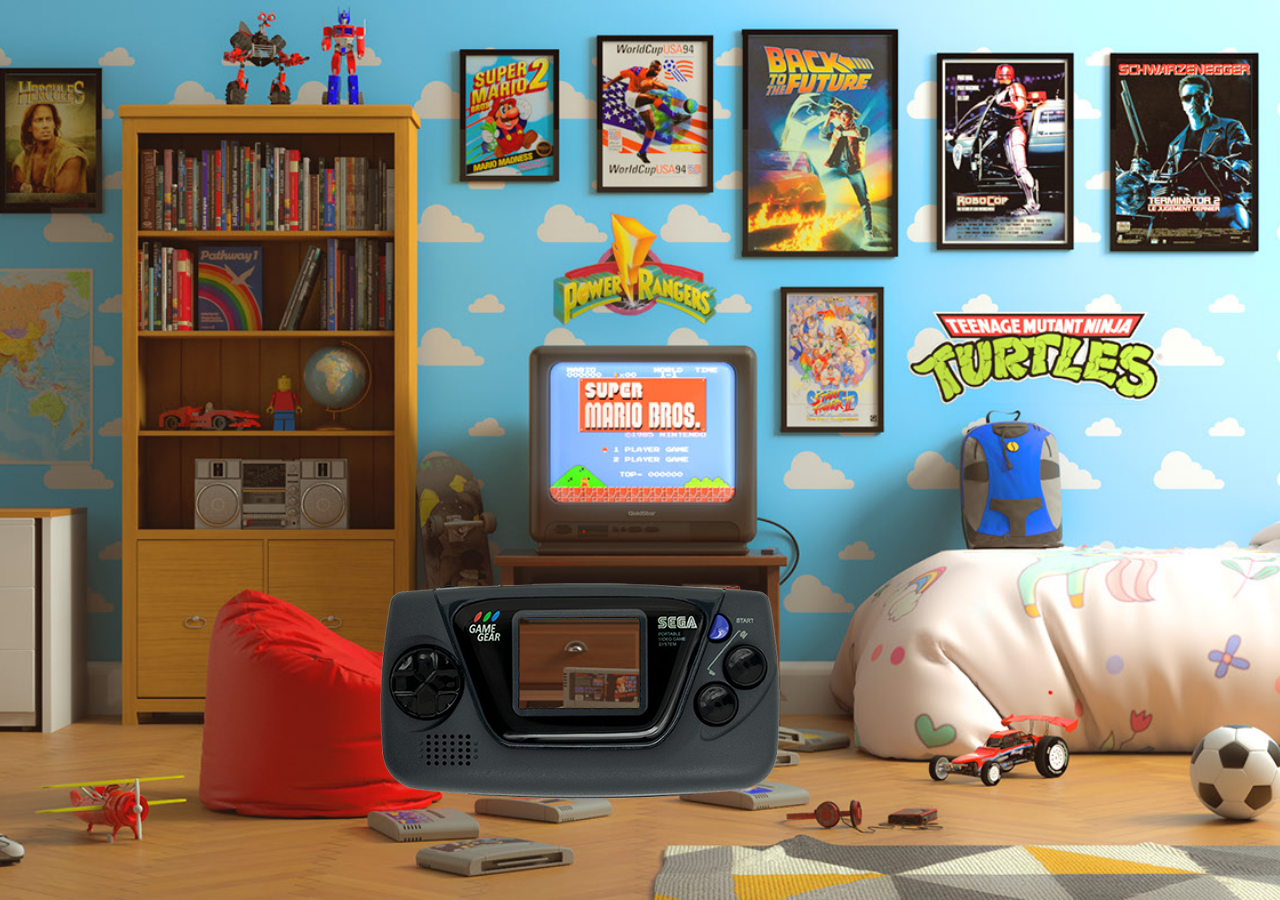
==== index.html @ 65df96f7 "Dando inicio ao projeto do Sonic" ====
<!DOCTYPE html>
<html lang="pt-br">
<head>
    <meta charset="UTF-8">
    <meta name="viewport" content="width=device-width, initial-scale=1.0">
    <title>Projeto Sonic</title>
    <link rel="stylesheet" href="style.css">
</head>
<body>
<main>

<section id="console" name="videogame">
<iframe src="imagens/iframe-game-gear1.png" width="520" height="270" frameborder="0">O seu navegador não é compatível com isso</iframe>
</section>

<section id="personagens" name="">

</section>
</main>


    
</body>
</html>
---- style.css ----
@charset "UTF-8";

*{
    padding: 0px;
    margin: 0px;
}

html, body{
    width: 100vw;
    height: 100vh;
}

body{
    background-image: url(imagens/fundo.jpg);
    background-size: cover;
    background-repeat: no-repeat;
    background-position: center;
    
}




section#console {
    position: absolute;
    top: 80%;
    left: 50%;
    transform: translate(-50%, -50%);
    max-width: 550px;

    
   
}
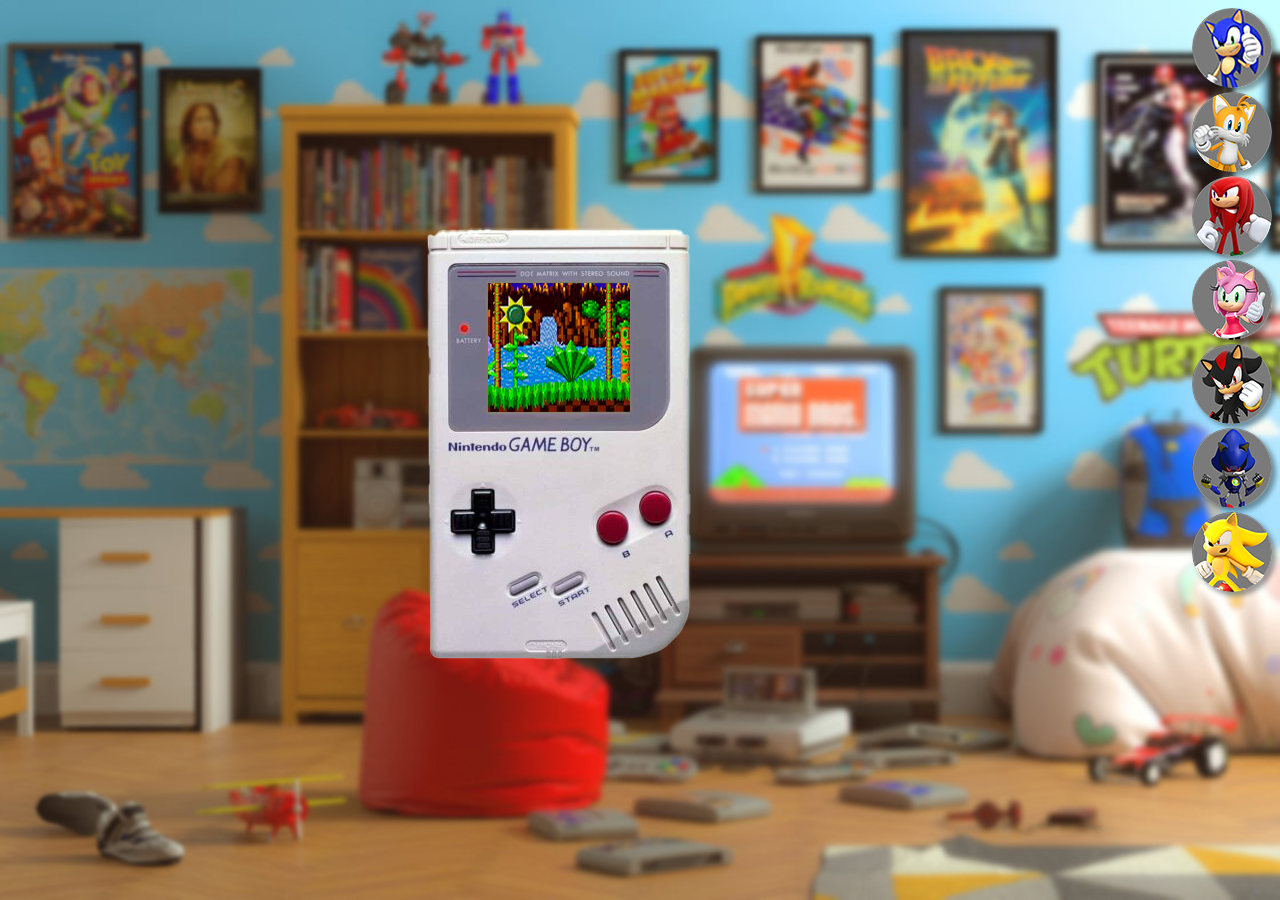
==== commit 425ca5ae: "Editado os arquivos e adicionados no código" ====
--- a/index.html
+++ b/index.html
@@ -1,24 +1,37 @@
 <!DOCTYPE html>
 <html lang="pt-br">
+
 <head>
     <meta charset="UTF-8">
     <meta name="viewport" content="width=device-width, initial-scale=1.0">
     <title>Projeto Sonic</title>
     <link rel="stylesheet" href="style.css">
+    <link rel="shortcut icon" href="imagens/favicon.ico" type="image/x-icon">
+
 </head>
+
 <body>
-<main>
+    <main>
 
-<section id="console" name="videogame">
-<iframe src="imagens/iframe-game-gear1.png" width="520" height="270" frameborder="0">O seu navegador não é compatível com isso</iframe>
-</section>
+        <section id="console" name="videogame">
+            <iframe src="imagens/game-boy.png" width="300px" height="450px" frameborder="0">O seu navegador não é
+                compatível com isso</iframe>
+        </section>
 
-<section id="personagens" name="">
+        <section id="personagens">
+            <a href="#" name="videogame"><img src="imagens/personagem-sonic1.png" alt="Sonic"></a><br>
+            <a href="#"><img src="imagens/personagem-tails1.png" alt="Tails"></a><br>
+            <a href="#"><img src="imagens/personagem-knuckles1.png" alt="Knuckles"></a><br>
+            <a href="#"><img src="imagens/personagem-amy-rose1.png" alt="Amy Rose"></a><br>
+            <a href="#"><img src="imagens/personagem-shadow1.png" alt="Shadow"></a><br>
+            <a href="#"><img src="imagens/personagem-metal-sonic1.png" alt="Metal Sonic"></a><br>
+            <a href="#"><img src="imagens/personagem-super-sonic1.png" alt="Super Sonic"></a><br>
 
-</section>
-</main>
+        </section>
+    </main>
 
 
-    
+
 </body>
+
 </html>--- a/style.css
+++ b/style.css
@@ -12,22 +12,41 @@
 
 body{
     background-image: url(imagens/fundo.jpg);
+    background-repeat: no-repeat;
     background-size: cover;
-    background-repeat: no-repeat;
-    background-position: center;
+    background-position:  bottom bottom;
     
 }
 
+section#console {
+    margin: 0px 0px 0px 20px;
+    position: absolute;
+    top: 50%;
+    left: 45%;
+    transform: translate(-50%, -50%);
+    
+   margin: auto;
+}
 
+section#personagens{
+    text-align: right;
+    padding: 8px;
+}
 
+section#personagens img{
+border-radius: 50%;
+box-shadow: 4px 4px 5px #00000062;
+box-sizing: border-box;
+max-width: 9vw;
+min-width: 5vw;
 
-section#console {
-    position: absolute;
-    top: 80%;
-    left: 50%;
-    transform: translate(-50%, -50%);
-    max-width: 550px;
+}
 
-    
-   
-}+section#personagens a img:hover{
+    border: 4px solid #ffe600;   
+
+    box-shadow: 8px 8px 10px #00000056;
+   transition: translate(-2px, -2px);
+
+}
+
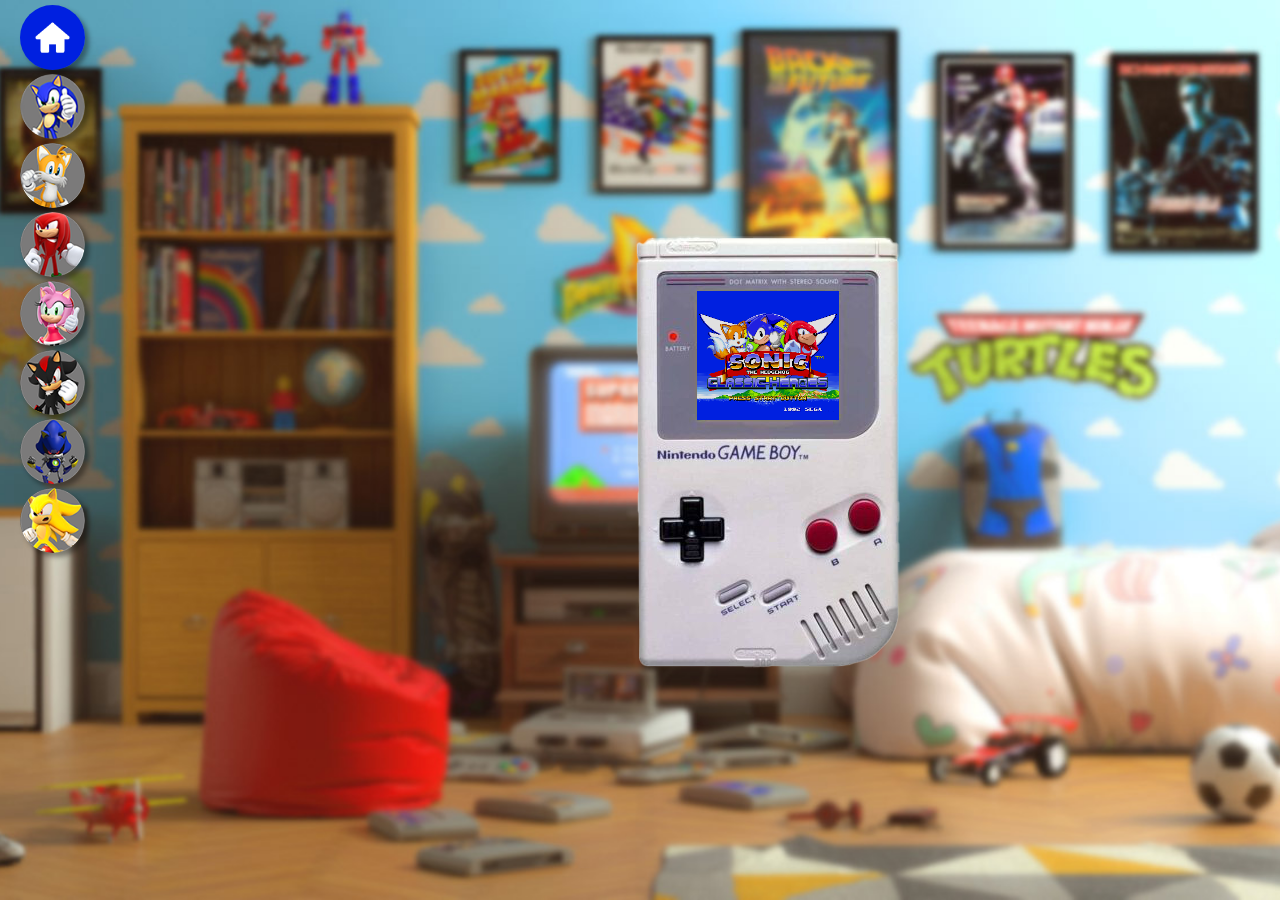
==== commit 8864068d: "Responsividade adicionada ao projeto" ====
--- a/index.html
+++ b/index.html
@@ -13,13 +13,14 @@
 <body>
     <main>
 
-        <section id="console" name="videogame">
-            <iframe src="imagens/game-boy.png" width="300px" height="450px" frameborder="0">O seu navegador não é
+        <section id="console">
+            <iframe src="start.html" id="videogame" name="videogame" frameborder="0">O seu navegador não é
                 compatível com isso</iframe>
         </section>
 
         <section id="personagens">
-            <a href="#" name="videogame"><img src="imagens/personagem-sonic1.png" alt="Sonic"></a><br>
+            <a href="#"><img src="imagens/home-icon1.png" alt="Home"></a><br>
+            <a href="#"><img src="imagens/personagem-sonic1.png" alt="Sonic"></a><br>
             <a href="#"><img src="imagens/personagem-tails1.png" alt="Tails"></a><br>
             <a href="#"><img src="imagens/personagem-knuckles1.png" alt="Knuckles"></a><br>
             <a href="#"><img src="imagens/personagem-amy-rose1.png" alt="Amy Rose"></a><br>
--- a/style.css
+++ b/style.css
@@ -1,52 +1,67 @@
 @charset "UTF-8";
 
-*{
+* {
     padding: 0px;
     margin: 0px;
 }
 
-html, body{
+html,
+body {
     width: 100vw;
     height: 100vh;
 }
 
-body{
-    background-image: url(imagens/fundo.jpg);
-    background-repeat: no-repeat;
+body {
+    background: url(imagens/fundo.jpg) no-repeat  center;
+    background-attachment: fixed;
     background-size: cover;
-    background-position:  bottom bottom;
-    
+
+}
+
+main {
+    position: relative;
+    height: 100vh;
 }
 
 section#console {
-    margin: 0px 0px 0px 20px;
     position: absolute;
     top: 50%;
-    left: 45%;
+    left: 60%;
     transform: translate(-50%, -50%);
-    
-   margin: auto;
+    background: url(imagens/game-boy.png) no-repeat  center;
+
+    height: 438px;
+    width: 266px;
+    background: url(imagens/game-boy.png) no-repeat;
+}
+
+iframe#videogame{
+    position: relative;
+    top: 60px;
+    left: 62px;
+
+    width: 142px;
+    height: 129px;
+
 }
 
 section#personagens{
-    text-align: right;
-    padding: 8px;
+    padding: 5px 20px;
 }
 
-section#personagens img{
-border-radius: 50%;
-box-shadow: 4px 4px 5px #00000062;
-box-sizing: border-box;
-max-width: 9vw;
-min-width: 5vw;
+section#personagens img {
+    border-radius: 50%;
+    box-shadow: 4px 4px 5px #00000062;
+    box-sizing: border-box;
+    width: 65px;
+
 
 }
 
-section#personagens a img:hover{
-    border: 4px solid #ffe600;   
+section#personagens a img:hover {
+    border: 4px solid #ffe600;
 
     box-shadow: 8px 8px 10px #00000056;
-   transition: translate(-2px, -2px);
+    transition: translate(-2px, -2px);
 
-}
-
+}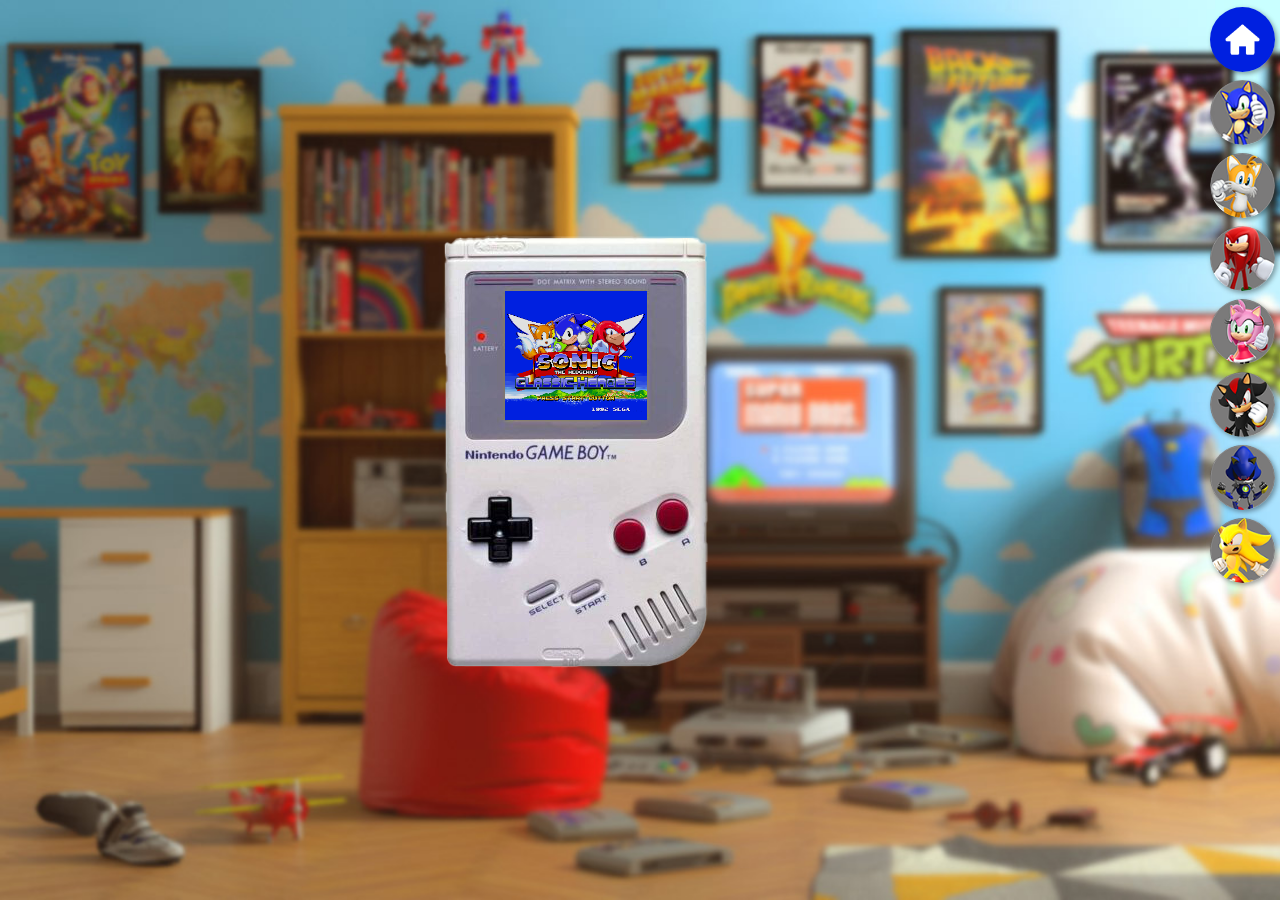
==== commit 4828e410: "Responsividade atualizada" ====
--- a/index.html
+++ b/index.html
@@ -19,7 +19,7 @@
         </section>
 
         <section id="personagens">
-            <a href="#"><img src="imagens/home-icon1.png" alt="Home"></a><br>
+            <a href="#" target="videogame"><img src="imagens/home-icon1.png" alt="Home"></a><br>
             <a href="#"><img src="imagens/personagem-sonic1.png" alt="Sonic"></a><br>
             <a href="#"><img src="imagens/personagem-tails1.png" alt="Tails"></a><br>
             <a href="#"><img src="imagens/personagem-knuckles1.png" alt="Knuckles"></a><br>
--- a/style.css
+++ b/style.css
@@ -12,7 +12,7 @@
 }
 
 body {
-    background: url(imagens/fundo.jpg) no-repeat  center;
+    background: url(imagens/fundo.jpg) no-repeat left center;
     background-attachment: fixed;
     background-size: cover;
 
@@ -26,7 +26,7 @@
 section#console {
     position: absolute;
     top: 50%;
-    left: 60%;
+    left: 45%;
     transform: translate(-50%, -50%);
     background: url(imagens/game-boy.png) no-repeat  center;
 
@@ -45,23 +45,22 @@
 
 }
 
-section#personagens{
-    padding: 5px 20px;
+section#personagens {
+    text-align: right;
+    padding: 5px 1px;
 }
 
 section#personagens img {
+    width: 65px;
+    margin: 2px 4px;
     border-radius: 50%;
-    box-shadow: 4px 4px 5px #00000062;
+    box-shadow: 2px 2px 5px #00000062;
     box-sizing: border-box;
-    width: 65px;
-
-
 }
 
-section#personagens a img:hover {
-    border: 4px solid #ffe600;
-
-    box-shadow: 8px 8px 10px #00000056;
-    transition: translate(-2px, -2px);
-
+section#personagens img:hover {
+    border: 4px solid #e5ff00;
+    box-shadow: 5px 0px 10px #00000060;
+    transform: translate(-8px, -0px);
+    transition: .3s;
 }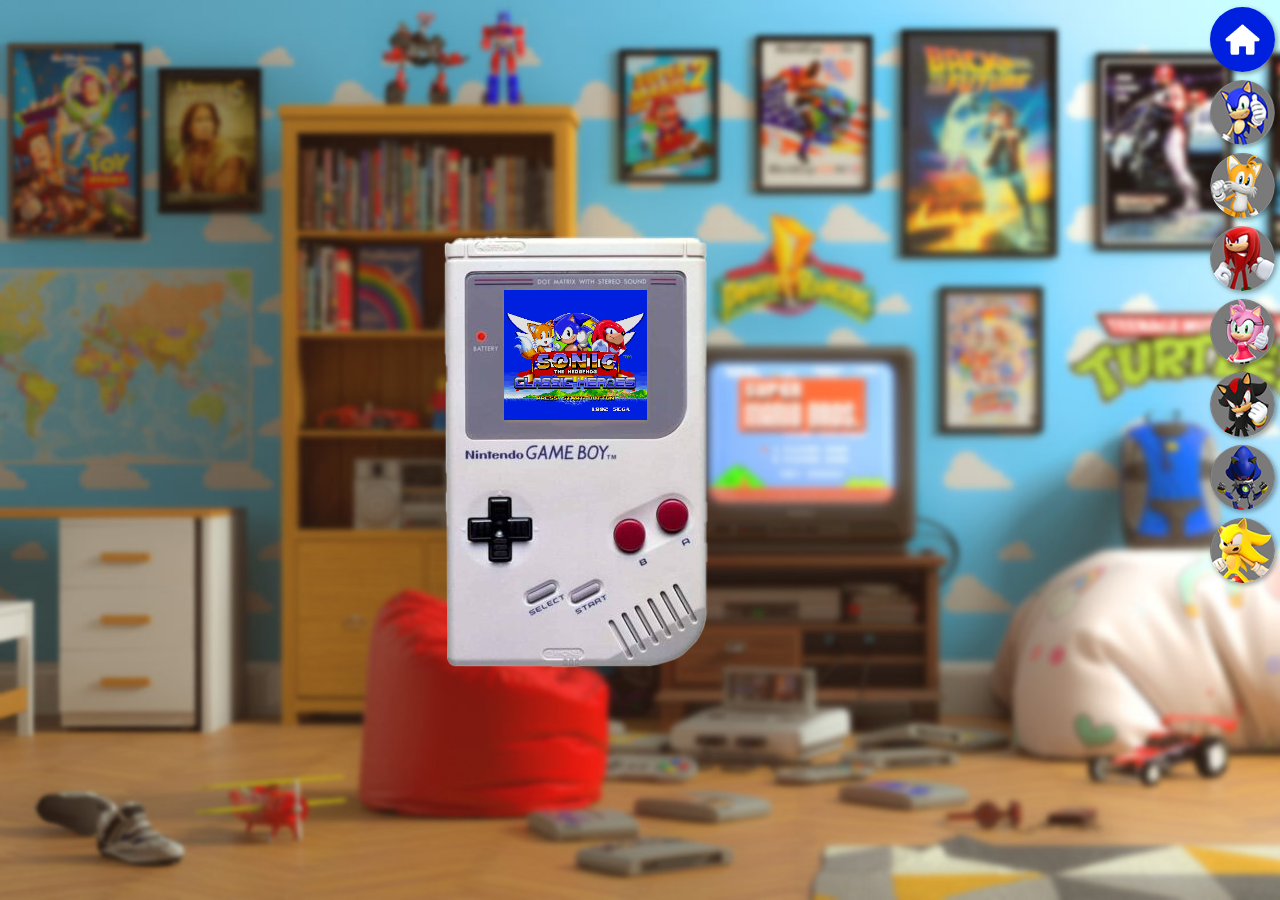
==== commit 38c33c8e: "Finalizado o projeto Sonic" ====
--- a/index.html
+++ b/index.html
@@ -19,14 +19,21 @@
         </section>
 
         <section id="personagens">
-            <a href="#" target="videogame"><img src="imagens/home-icon1.png" alt="Home"></a><br>
-            <a href="#"><img src="imagens/personagem-sonic1.png" alt="Sonic"></a><br>
-            <a href="#"><img src="imagens/personagem-tails1.png" alt="Tails"></a><br>
-            <a href="#"><img src="imagens/personagem-knuckles1.png" alt="Knuckles"></a><br>
-            <a href="#"><img src="imagens/personagem-amy-rose1.png" alt="Amy Rose"></a><br>
-            <a href="#"><img src="imagens/personagem-shadow1.png" alt="Shadow"></a><br>
-            <a href="#"><img src="imagens/personagem-metal-sonic1.png" alt="Metal Sonic"></a><br>
-            <a href="#"><img src="imagens/personagem-super-sonic1.png" alt="Super Sonic"></a><br>
+            <a href="start.html" target="videogame"><abbr title="Home"><img src="imagens/home-icon1.png" alt="Home"></abbr></a><br>
+
+            <a href="sonic.html" target="videogame"><abbr title="Sonic"><img src="imagens/personagem-sonic1.png" alt="Sonic"></abbr></a><br>
+
+            <a href="tails.html" target="videogame"><abbr title="Tails"><img src="imagens/personagem-tails1.png" alt="Tails"></abbr></a><br>
+
+            <a href="knuckles.html" target="videogame"><abbr title="Knuckles"><img src="imagens/personagem-knuckles1.png" alt="Knuckles"></abbr></a><br>
+
+            <a href="amy-rose.html" target="videogame"><abbr title="Amy Rose"><img src="imagens/personagem-amy-rose1.png" alt="Amy Rose"></abbr></a><br>
+
+            <a href="shadow.html" target="videogame"><abbr title="Shadow"><img src="imagens/personagem-shadow1.png" alt="Shadow"></abbr></a><br>
+
+            <a href="metal-sonic.html" target="videogame"><abbr title="Metal Sonic"><img src="imagens/personagem-metal-sonic1.png" alt="Metal Sonic"></abbr></a><br>
+
+            <a href="super-sonic.html" target="videogame"><abbr title="Super Sonic"><img src="imagens/personagem-super-sonic1.png" alt="Super Sonic"></abbr></a><br>
 
         </section>
     </main>
--- a/style.css
+++ b/style.css
@@ -37,11 +37,11 @@
 
 iframe#videogame{
     position: relative;
-    top: 60px;
-    left: 62px;
+    top: 59px;
+    left: 61px;
 
-    width: 142px;
-    height: 129px;
+    width: 142.5px;
+    height: 130px;
 
 }
 
@@ -63,4 +63,4 @@
     box-shadow: 5px 0px 10px #00000060;
     transform: translate(-8px, -0px);
     transition: .3s;
-}+}
